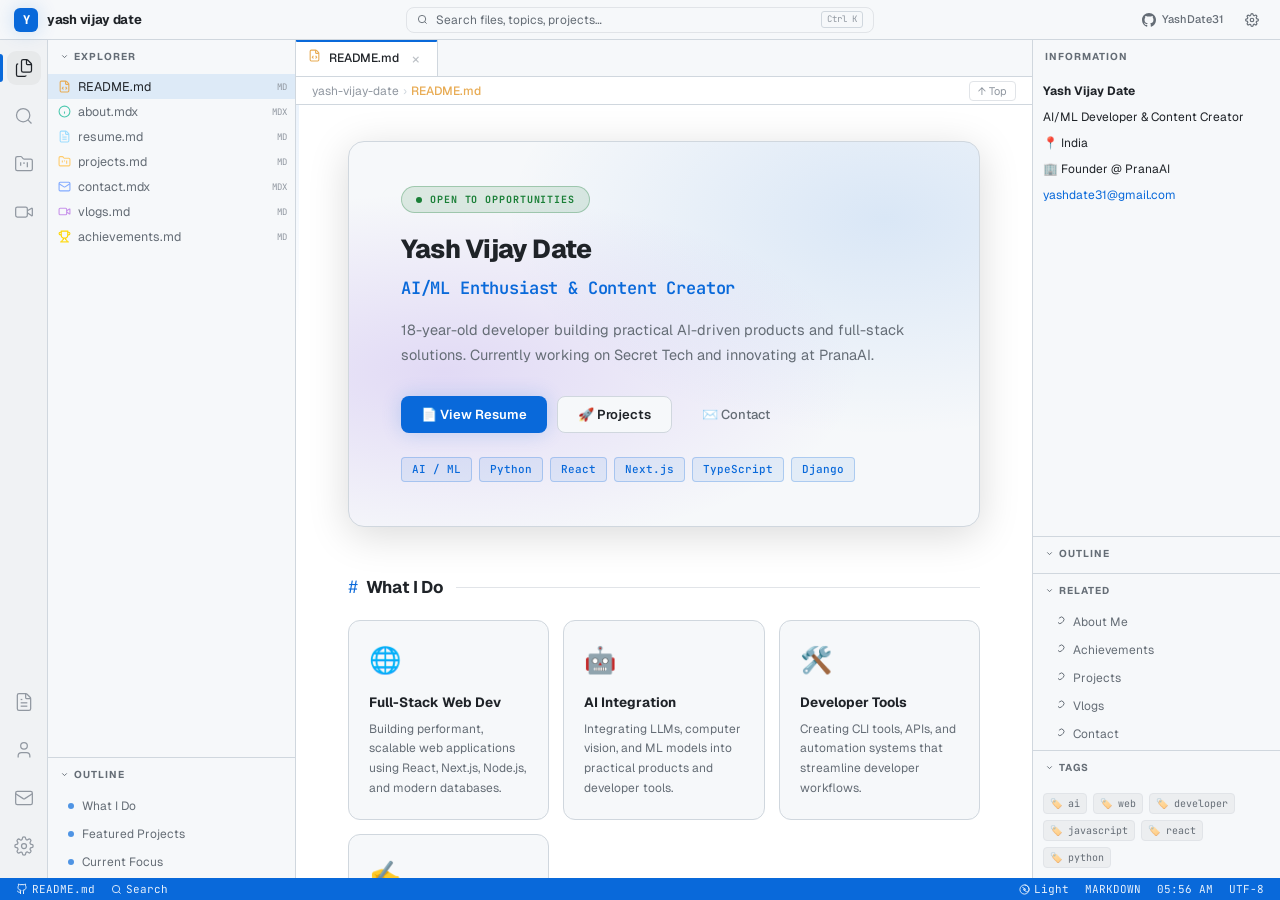
==== index.html @ f1e54abc "feat: setup clean portfolio repo" ====
<!DOCTYPE html>
<html lang="en" data-theme="light">

<head>
  <meta charset="UTF-8">
  <meta name="viewport" content="width=device-width, initial-scale=1.0">

  <!-- ===== PRIMARY SEO META ===== -->
  <title>Yash Vijay Date | AI/ML Developer, Content Creator & Founder of PranaAI</title>
  <meta name="description"
    content="Yash Vijay Date (Yash Date) — AI/ML enthusiast, full-stack developer, and content creator. Founder of PranaAI & Techify. Building intelligent web apps and developer tools. Based in India.">
  <meta name="keywords"
    content="Yash Date, Yash Vijay Date, Yash V Date, YashDate31, PranaAI, Techify, AI developer, ML engineer, full stack developer, content creator, portfolio, India developer">
  <meta name="author" content="Yash Vijay Date">
  <meta name="robots" content="index, follow">
  <link rel="canonical" href="https://yashvijaydate.netlify.app/">

  <!-- ===== OPEN GRAPH (Facebook, LinkedIn, WhatsApp) ===== -->
  <meta property="og:type" content="website">
  <meta property="og:url" content="https://yashvijaydate.netlify.app/">
  <meta property="og:title" content="Yash Vijay Date | AI Developer & Content Creator">
  <meta property="og:description"
    content="Yash Date — AI/ML developer, founder of PranaAI, and content creator. Explore my projects, vlogs, and developer portfolio.">
  <meta property="og:site_name" content="Yash Vijay Date Portfolio">
  <meta property="og:locale" content="en_IN">

  <!-- ===== TWITTER CARD ===== -->
  <meta name="twitter:card" content="summary_large_image">
  <meta name="twitter:title" content="Yash Vijay Date | AI Developer & Founder of PranaAI">
  <meta name="twitter:description"
    content="AI/ML enthusiast, full-stack developer, and content creator. Building PranaAI & secret tech.">
  <meta name="twitter:creator" content="@
  ">

  <!-- ===== THEME & MOBILE ===== -->
  <meta name="theme-color" content="#007ACC">
  <meta name="mobile-web-app-capable" content="yes">

  <!-- ===== STRUCTURED DATA: Person + WebSite Schema ===== -->
  <script type="application/ld+json">
  {
    "@context": "https://schema.org",
    "@graph": [
      {
        "@type": "Person",
        "@id": "https://yashvijaydate.netlify.app/#person",
        "name": "Yash Vijay Date",
        "alternateName": ["Yash Date", "Yash V Date", "YashDate31"],
        "description": "AI/ML enthusiast, full-stack developer, content creator, and founder of PranaAI and Techify.",
        "url": "https://yashvijaydate.netlify.app/",
        "email": "yashdate31@gmail.com",
        "image": "https://github.com/YashDate31.png",
        "sameAs": [
          "https://github.com/YashDate31",
          "https://linkedin.com/in/yash-date-a361a8329",
          "https://instagram.com/_dy.patil_"
        ],
        "jobTitle": "AI/ML Developer & Content Creator",
        "worksFor": {
          "@type": "Organization",
          "name": "PranaAI"
        },
        "knowsAbout": ["Artificial Intelligence", "Machine Learning", "Web Development", "Python", "JavaScript", "React", "Next.js", "Content Creation"]
      },
      {
        "@type": "WebSite",
        "@id": "https://yashvijaydate.netlify.app/#website",
        "url": "https://yashvijaydate.netlify.app/",
        "name": "Yash Vijay Date Portfolio",
        "description": "Personal portfolio of Yash Vijay Date — AI developer, content creator, and founder.",
        "author": { "@id": "https://yashvijaydate.netlify.app/#person" },
        "potentialAction": {
          "@type": "SearchAction",
          "target": "https://yashvijaydate.netlify.app/?q={search_term_string}",
          "query-input": "required name=search_term_string"
        }
      }
    ]
  }
  </script>

  <!-- ===== FONTS ===== -->
  <link rel="preconnect" href="https://fonts.googleapis.com">
  <link rel="preconnect" href="https://fonts.gstatic.com" crossorigin>
  <link
    href="https://fonts.googleapis.com/css2?family=Geist:wght@300;400;500;600;700;800&family=Inter:wght@300;400;500;600;700;800&family=JetBrains+Mono:wght@400;500;600&display=swap"
    rel="stylesheet">
  <link rel="stylesheet" href="style.css">
</head>

<body>

  <div id="app">

    <!-- =====================================================================
       TITLE BAR
       ===================================================================== -->
    <header id="titlebar" role="banner" aria-label="Portfolio title bar">

      <!-- Left: Logo -->
      <div class="titlebar-left">
        <div class="logo" onclick="openFile('readme')" role="link" tabindex="0" aria-label="Home">
          <div class="logo-icon" aria-hidden="true">Y</div>
          <span class="logo-text">yash vijay date</span>
        </div>
      </div>

      <!-- Center: Search -->
      <div class="titlebar-center">
        <div class="search-bar" id="search-trigger" role="button" tabindex="0" aria-label="Search files (Ctrl+K)"
          onclick="openSearch()">
          <svg width="11" height="11" viewBox="0 0 24 24" fill="none" stroke="currentColor" stroke-width="2"
            aria-hidden="true">
            <path d="m21 21-4.34-4.34" />
            <circle cx="11" cy="11" r="8" />
          </svg>
          <span style="flex:1;text-align:left;font-size:12px">Search files, topics, projects…</span>
          <kbd>Ctrl K</kbd>
        </div>
      </div>

      <!-- Right: Actions -->
      <div class="titlebar-right">
        <a href="https://github.com/YashDate31" target="_blank" rel="noopener noreferrer" class="titlebar-btn"
          title="GitHub Profile" id="github-link">
          <svg width="14" height="14" viewBox="0 0 24 24" fill="currentColor" aria-hidden="true">
            <path
              d="M12 0C5.374 0 0 5.373 0 12c0 5.302 3.438 9.8 8.207 11.387.599.111.793-.261.793-.577v-2.234c-3.338.726-4.033-1.416-4.033-1.416-.546-1.387-1.333-1.756-1.333-1.756-1.089-.745.083-.729.083-.729 1.205.084 1.839 1.237 1.839 1.237 1.07 1.834 2.807 1.304 3.492.997.107-.775.418-1.305.762-1.604-2.665-.305-5.467-1.334-5.467-5.931 0-1.311.469-2.381 1.236-3.221-.124-.303-.535-1.524.117-3.176 0 0 1.008-.322 3.301 1.23A11.509 11.509 0 0 1 12 5.803c1.02.005 2.047.138 3.006.404 2.291-1.552 3.297-1.23 3.297-1.23.653 1.653.242 2.874.118 3.176.77.84 1.235 1.911 1.235 3.221 0 4.609-2.807 5.624-5.479 5.921.43.372.823 1.102.823 2.222v3.293c0 .319.192.694.801.576C20.566 21.797 24 17.3 24 12c0-6.627-5.373-12-12-12z" />
          </svg>
          <span style="font-size:11px">YashDate31</span>
        </a>

        <!-- Settings shortcut -->
        <button class="titlebar-btn" onclick="openFile('settings')" title="Settings (Ctrl+,)"
          aria-label="Open settings">
          <svg width="14" height="14" viewBox="0 0 24 24" fill="none" stroke="currentColor" stroke-width="2"
            aria-hidden="true">
            <circle cx="12" cy="12" r="3" />
            <path
              d="M19.4 15a1.65 1.65 0 0 0 .33 1.82l.06.06a2 2 0 0 1-2.83 2.83l-.06-.06a1.65 1.65 0 0 0-1.82-.33 1.65 1.65 0 0 0-1 1.51V21a2 2 0 0 1-4 0v-.09A1.65 1.65 0 0 0 9 19.4a1.65 1.65 0 0 0-1.82.33l-.06.06a2 2 0 0 1-2.83-2.83l.06-.06A1.65 1.65 0 0 0 4.68 15a1.65 1.65 0 0 0-1.51-1H3a2 2 0 0 1 0-4h.09A1.65 1.65 0 0 0 4.6 9a1.65 1.65 0 0 0-.33-1.82l-.06-.06a2 2 0 0 1 2.83-2.83l.06.06A1.65 1.65 0 0 0 9 4.68a1.65 1.65 0 0 0 1-1.51V3a2 2 0 0 1 4 0v.09a1.65 1.65 0 0 0 1 1.51 1.65 1.65 0 0 0 1.82-.33l.06-.06a2 2 0 0 1 2.83 2.83l-.06.06A1.65 1.65 0 0 0 19.4 9a1.65 1.65 0 0 0 1.51 1H21a2 2 0 0 1 0 4h-.09a1.65 1.65 0 0 0-1.51 1z" />
          </svg>
        </button>
      </div>

    </header>

    <!-- =====================================================================
       MAIN LAYOUT
       ===================================================================== -->
    <div id="main" role="main">

      <!-- =====================================================================
         ACTIVITY BAR
         ===================================================================== -->
      <nav id="activity-bar" aria-label="Primary navigation">

        <div class="activity-top">

          <!-- Explorer / Home -->
          <div class="activity-item active" data-file="readme" id="explorer-activity-btn" title="Explorer" role="button"
            tabindex="0" aria-label="Explorer">
            <div class="active-bar"></div>
            <div class="activity-bg"></div>
            <svg width="20" height="20" viewBox="0 0 24 24" fill="none" stroke="currentColor" stroke-width="1.5"
              aria-hidden="true">
              <path d="M15 2h-4a2 2 0 0 0-2 2v11a2 2 0 0 0 2 2h8a2 2 0 0 0 2-2V8" />
              <path d="M16.706 2.706A2.4 2.4 0 0 0 15 2v5a1 1 0 0 0 1 1h5a2.4 2.4 0 0 0-.706-1.706z" />
              <path d="M5 7a2 2 0 0 0-2 2v11a2 2 0 0 0 2 2h8a2 2 0 0 0 1.732-1" />
            </svg>
            <span class="activity-tooltip">Explorer</span>
          </div>

          <!-- Search -->
          <div class="activity-item" title="Search (Ctrl+K)" role="button" tabindex="0" aria-label="Search"
            onclick="openSearch()">
            <div class="activity-bg"></div>
            <svg width="20" height="20" viewBox="0 0 24 24" fill="none" stroke="currentColor" stroke-width="1.5"
              aria-hidden="true">
              <path d="m21 21-4.34-4.34" />
              <circle cx="11" cy="11" r="8" />
            </svg>
            <span class="activity-tooltip">Search ⌘K</span>
          </div>

          <!-- Projects -->
          <div class="activity-item" data-file="projects" title="Projects" role="button" tabindex="0"
            aria-label="Projects">
            <div class="activity-bg"></div>
            <svg width="20" height="20" viewBox="0 0 24 24" fill="none" stroke="currentColor" stroke-width="1.5"
              aria-hidden="true">
              <path
                d="M4 20h16a2 2 0 0 0 2-2V8a2 2 0 0 0-2-2h-7.93a2 2 0 0 1-1.66-.9l-.82-1.2A2 2 0 0 0 7.93 3H4a2 2 0 0 0-2 2v13c0 1.1.9 2 2 2Z" />
              <path d="M8 10v4" />
              <path d="M12 10v2" />
              <path d="M16 10v6" />
            </svg>
            <span class="activity-tooltip">Projects</span>
          </div>

          <!-- Vlogs -->
          <div class="activity-item" data-file="vlogs" title="Vlogs" role="button" tabindex="0" aria-label="Vlogs">
            <div class="activity-bg"></div>
            <svg width="20" height="20" viewBox="0 0 24 24" fill="none" stroke="currentColor" stroke-width="1.5"
              aria-hidden="true">
              <path d="m16 13 5.223 3.482a.5.5 0 0 0 .777-.416V7.87a.5.5 0 0 0-.752-.432L16 10.5" />
              <rect x="2" y="6" width="14" height="12" rx="2" />
            </svg>
            <span class="activity-tooltip">Vlogs</span>
          </div>

        </div>

        <div class="activity-bottom">

          <!-- Resume -->
          <div class="activity-item" data-file="resume" title="Resume" role="button" tabindex="0" aria-label="Resume">
            <div class="activity-bg"></div>
            <svg width="20" height="20" viewBox="0 0 24 24" fill="none" stroke="currentColor" stroke-width="1.5"
              aria-hidden="true">
              <path
                d="M6 22a2 2 0 0 1-2-2V4a2 2 0 0 1 2-2h8a2.4 2.4 0 0 1 1.704.706l3.588 3.588A2.4 2.4 0 0 1 20 8v12a2 2 0 0 1-2 2z" />
              <path d="M14 2v5a1 1 0 0 0 1 1h5" />
              <path d="M10 9H8" />
              <path d="M16 13H8" />
              <path d="M16 17H8" />
            </svg>
            <span class="activity-tooltip">Resume</span>
          </div>

          <!-- About -->
          <div class="activity-item" data-file="about" title="About Me" role="button" tabindex="0"
            aria-label="About me">
            <div class="activity-bg"></div>
            <svg width="20" height="20" viewBox="0 0 24 24" fill="none" stroke="currentColor" stroke-width="1.5"
              aria-hidden="true">
              <path d="M19 21v-2a4 4 0 0 0-4-4H9a4 4 0 0 0-4 4v2" />
              <circle cx="12" cy="7" r="4" />
            </svg>
            <span class="activity-tooltip">About Me</span>
          </div>

          <!-- Contact -->
          <div class="activity-item" data-file="contact" title="Contact" role="button" tabindex="0"
            aria-label="Contact">
            <div class="activity-bg"></div>
            <svg width="20" height="20" viewBox="0 0 24 24" fill="none" stroke="currentColor" stroke-width="1.5"
              aria-hidden="true">
              <path d="m22 7-8.991 5.727a2 2 0 0 1-2.009 0L2 7" />
              <rect x="2" y="4" width="20" height="16" rx="2" />
            </svg>
            <span class="activity-tooltip">Contact</span>
          </div>

          <!-- Settings -->
          <div class="activity-item" data-file="settings" title="Settings (Ctrl+,)" role="button" tabindex="0"
            aria-label="Settings" id="settings-activity-btn">
            <div class="activity-bg"></div>
            <svg width="20" height="20" viewBox="0 0 24 24" fill="none" stroke="currentColor" stroke-width="1.5"
              aria-hidden="true">
              <circle cx="12" cy="12" r="3" />
              <path
                d="M19.4 15a1.65 1.65 0 0 0 .33 1.82l.06.06a2 2 0 0 1-2.83 2.83l-.06-.06a1.65 1.65 0 0 0-1.82-.33 1.65 1.65 0 0 0-1 1.51V21a2 2 0 0 1-4 0v-.09A1.65 1.65 0 0 0 9 19.4a1.65 1.65 0 0 0-1.82.33l-.06.06a2 2 0 0 1-2.83-2.83l.06-.06A1.65 1.65 0 0 0 4.68 15a1.65 1.65 0 0 0-1.51-1H3a2 2 0 0 1 0-4h.09A1.65 1.65 0 0 0 4.6 9a1.65 1.65 0 0 0-.33-1.82l-.06-.06a2 2 0 0 1 2.83-2.83l.06.06A1.65 1.65 0 0 0 9 4.68a1.65 1.65 0 0 0 1-1.51V3a2 2 0 0 1 4 0v.09a1.65 1.65 0 0 0 1 1.51 1.65 1.65 0 0 0 1.82-.33l.06-.06a2 2 0 0 1 2.83 2.83l-.06.06A1.65 1.65 0 0 0 19.4 9a1.65 1.65 0 0 0 1.51 1H21a2 2 0 0 1 0 4h-.09a1.65 1.65 0 0 0-1.51 1z" />
            </svg>
            <span class="activity-tooltip">Settings ⌘,</span>
          </div>

        </div>
      </nav>

      <!-- =====================================================================
         SIDEBAR
         ===================================================================== -->
      <aside id="sidebar" aria-label="File explorer">
        <div class="sidebar-panel active" id="explorer-panel">

          <!-- File Explorer Section -->
          <div class="sidebar-section">
            <div class="sidebar-header">
              <span class="sidebar-header-title">
                <svg width="9" height="9" viewBox="0 0 24 24" fill="none" stroke="currentColor" stroke-width="2.5"
                  style="transform:rotate(90deg)" aria-hidden="true">
                  <path d="m9 18 6-6-6-6" />
                </svg>
                Explorer
              </span>
            </div>
            <div class="sidebar-file-list" id="file-list" role="listbox" aria-label="Files"></div>
          </div>

          <!-- Outline Section -->
          <div class="sidebar-section">
            <div class="sidebar-header">
              <span class="sidebar-header-title">
                <svg width="9" height="9" viewBox="0 0 24 24" fill="none" stroke="currentColor" stroke-width="2.5"
                  style="transform:rotate(90deg)" aria-hidden="true">
                  <path d="m9 18 6-6-6-6" />
                </svg>
                Outline
              </span>
            </div>
            <div class="outline-section" id="outline-section"></div>
          </div>

        </div>
      </aside>

      <!-- =====================================================================
         EDITOR AREA
         ===================================================================== -->
      <div id="editor-area">

        <!-- Tab Bar -->
        <div id="tabs" role="tablist" aria-label="Open editor tabs"></div>

        <!-- Breadcrumb -->
        <div id="breadcrumb" aria-label="File breadcrumb"></div>

        <!-- Content View -->
        <div id="content-view" role="region" aria-label="File content" tabindex="0"></div>

      </div>

      <!-- =====================================================================
         RIGHT SIDEBAR
         ===================================================================== -->
      <aside id="right-sidebar" class="sidebar">
        <div class="sidebar-panel active">
          <!-- Information Section -->
          <div class="sidebar-section">
            <div class="sidebar-header">
              <span class="sidebar-header-title">INFORMATION</span>
            </div>
            <div style="padding: 10px; font-size: 12px; line-height: 1.5; color: var(--text-secondary);">
              <div style="margin-bottom: 8px;"><strong>Yash Vijay Date</strong></div>
              <div style="margin-bottom: 8px;">AI/ML Developer & Content Creator</div>
              <div style="margin-bottom: 8px;">📍 India</div>
              <div style="margin-bottom: 8px;">🏢 Founder @ PranaAI</div>
              <a href="mailto:yashdate31@gmail.com"
                style="color: var(--accent); text-decoration: none;">yashdate31@gmail.com</a>
            </div>
          </div>

          <!-- Outline Section -->
          <div class="sidebar-section">
            <div class="sidebar-header">
              <span class="sidebar-header-title">
                <svg width="9" height="9" viewBox="0 0 24 24" fill="none" stroke="currentColor" stroke-width="2.5"
                  style="transform:rotate(90deg)" aria-hidden="true">
                  <path d="m9 18 6-6-6-6" />
                </svg>
                OUTLINE
              </span>
            </div>
            <div class="outline-section" id="right-outline-section"></div>
          </div>

          <!-- Related Section -->
          <div class="sidebar-section">
            <div class="sidebar-header">
              <span class="sidebar-header-title">
                <svg width="9" height="9" viewBox="0 0 24 24" fill="none" stroke="currentColor" stroke-width="2.5"
                  style="transform:rotate(90deg)" aria-hidden="true">
                  <path d="m9 18 6-6-6-6" />
                </svg>
                RELATED
              </span>
            </div>
            <div class="outline-section">
              <a class="outline-item" href="#" onclick="openFile('about'); return false;">
                <svg width="12" height="12" viewBox="0 0 24 24" fill="none" stroke="currentColor" stroke-width="2">
                  <path d="M10 13a5 5 0 0 0 7.54.54l3-3a5 5 0 0 0-7.07-7.07l-1.72 1.71" />
                </svg>
                About Me
              </a>
              <a class="outline-item" href="#" onclick="openFile('achievements'); return false;">
                <svg width="12" height="12" viewBox="0 0 24 24" fill="none" stroke="currentColor" stroke-width="2">
                  <path d="M10 13a5 5 0 0 0 7.54.54l3-3a5 5 0 0 0-7.07-7.07l-1.72 1.71" />
                </svg>
                Achievements
              </a>
              <a class="outline-item" href="#" onclick="openFile('projects'); return false;">
                <svg width="12" height="12" viewBox="0 0 24 24" fill="none" stroke="currentColor" stroke-width="2">
                  <path d="M10 13a5 5 0 0 0 7.54.54l3-3a5 5 0 0 0-7.07-7.07l-1.72 1.71" />
                </svg>
                Projects
              </a>
              <a class="outline-item" href="#" onclick="openFile('vlogs'); return false;">
                <svg width="12" height="12" viewBox="0 0 24 24" fill="none" stroke="currentColor" stroke-width="2">
                  <path d="M10 13a5 5 0 0 0 7.54.54l3-3a5 5 0 0 0-7.07-7.07l-1.72 1.71" />
                </svg>
                Vlogs
              </a>
              <a class="outline-item" href="#" onclick="openFile('contact'); return false;">
                <svg width="12" height="12" viewBox="0 0 24 24" fill="none" stroke="currentColor" stroke-width="2">
                  <path d="M10 13a5 5 0 0 0 7.54.54l3-3a5 5 0 0 0-7.07-7.07l-1.72 1.71" />
                </svg>
                Contact
              </a>
            </div>
          </div>

          <!-- Tags Section -->
          <div class="sidebar-section">
            <div class="sidebar-header">
              <span class="sidebar-header-title">
                <svg width="9" height="9" viewBox="0 0 24 24" fill="none" stroke="currentColor" stroke-width="2.5"
                  style="transform:rotate(90deg)" aria-hidden="true">
                  <path d="m9 18 6-6-6-6" />
                </svg>
                TAGS
              </span>
            </div>
            <div style="padding: 10px; display: flex; flex-wrap: wrap; gap: 6px;">
              <span class="skill-tag" style="font-size: 10px; padding: 2px 6px;">🏷️ ai</span>
              <span class="skill-tag" style="font-size: 10px; padding: 2px 6px;">🏷️ web</span>
              <span class="skill-tag" style="font-size: 10px; padding: 2px 6px;">🏷️ developer</span>
              <span class="skill-tag" style="font-size: 10px; padding: 2px 6px;">🏷️ javascript</span>
              <span class="skill-tag" style="font-size: 10px; padding: 2px 6px;">🏷️ react</span>
              <span class="skill-tag" style="font-size: 10px; padding: 2px 6px;">🏷️ python</span>
            </div>
          </div>
        </div>
      </aside>
    </div><!-- /#main -->

    <!-- =====================================================================
       STATUS BAR

       ===================================================================== -->
    <footer id="statusbar" aria-label="Editor status bar">
      <div class="statusbar-left">

        <div class="statusbar-item" onclick="openFile('settings')" title="Open Settings" style="cursor:pointer;">
          <svg width="12" height="12" viewBox="0 0 24 24" fill="none" stroke="currentColor" stroke-width="2"
            aria-hidden="true">
            <path
              d="M15 22v-4a4.8 4.8 0 0 0-1-3.5c3 0 6-2 6-5.5.08-1.25-.27-2.48-1-3.5.28-1.15.28-2.35 0-3.5 0 0-1 0-3 1.5-2.64-.5-5.36-.5-8 0C6 2 5 2 5 2c-.3 1.15-.3 2.35 0 3.5A5.403 5.403 0 0 0 4 9c0 3.5 3 5.5 6 5.5-.39.49-.68 1.05-.85 1.65-.17.6-.22 1.23-.15 1.85v4" />
            <path d="M9 18c-4.51 2-5-2-7-2" />
          </svg>
          <span id="status-file" style="font-family:var(--font-mono)">README.md</span>
        </div>

        <div class="statusbar-item" onclick="openSearch()" title="Search Files" style="cursor:pointer;">
          <svg width="11" height="11" viewBox="0 0 24 24" fill="none" stroke="currentColor" stroke-width="2"
            aria-hidden="true">
            <path d="m21 21-4.34-4.34" />
            <circle cx="11" cy="11" r="8" />
          </svg>
          <span>Search</span>
        </div>

      </div>

      <div class="statusbar-right">

        <div class="statusbar-item" title="Current theme" onclick="openFile('settings')" style="cursor:pointer;">
          <svg width="11" height="11" viewBox="0 0 24 24" fill="none" stroke="currentColor" stroke-width="2"
            aria-hidden="true">
            <circle cx="12" cy="12" r="10" />
            <path d="M12 2a10 10 0 0 1 10 10c0 2.5-2.5 5-5 5s-5-2.5-5-5-2.5-5-5-5" />
            <circle cx="12" cy="12" r="2" />
          </svg>
          <span id="status-theme">GitHub Dark</span>
        </div>

        <div class="statusbar-item" title="Language mode">
          <span id="status-lang" style="font-family:var(--font-mono)">MARKDOWN</span>
        </div>

        <div class="statusbar-item" title="Current time">
          <span id="status-clock" style="font-family:var(--font-mono)"></span>
        </div>

        <div class="statusbar-item" title="Encoding">
          <span>UTF-8</span>
        </div>

      </div>
    </footer>

  </div><!-- /#app -->

  <!-- =====================================================================
     SEARCH OVERLAY
     ===================================================================== -->
  <div id="search-overlay" role="dialog" aria-modal="true" aria-label="Command palette">
    <div class="search-modal">
      <div class="search-modal-input-wrapper">
        <svg width="16" height="16" viewBox="0 0 24 24" fill="none" stroke="currentColor" stroke-width="2"
          aria-hidden="true">
          <path d="m21 21-4.34-4.34" />
          <circle cx="11" cy="11" r="8" />
        </svg>
        <input type="text" id="search-input" placeholder="Search files and topics..." autocomplete="off"
          aria-label="Search query">
      </div>
      <div class="search-modal-hint">
        <span><kbd>↑↓</kbd> navigate</span>
        <span><kbd>Enter</kbd> open</span>
        <span><kbd>Esc</kbd> close</span>
      </div>
      <div id="search-results" role="listbox" aria-label="Search results"></div>
    </div>
  </div>

  <!-- =====================================================================
     TOAST CONTAINER
     ===================================================================== -->
  <div id="toast-container" role="alert" aria-live="polite"></div>

  <!-- Scripts -->
  <script src="content.js" charset="utf-8"></script>
  <script src="script.js" charset="utf-8"></script>

</body>

</html>
---- style.css ----
/* =============================================
   PORTFOLIO OS — style.css  v2.0
   IDE-inspired portfolio with multi-theme support
   ============================================= */

@import url('https://fonts.googleapis.com/css2?family=Inter:wght@300;400;500;600;700;800&family=JetBrains+Mono:wght@400;500;600&family=Geist:wght@300;400;500;600;700;800&display=swap');


:root,
[data-theme="dark-plus"] {
  --font-sans: 'Geist', 'Inter', -apple-system, sans-serif;
  --font-mono: 'JetBrains Mono', 'Fira Code', monospace;

  --bg-main:         #0d1117;
  --bg-sidebar:      #161b22;
  --bg-activity:     #010409;
  --bg-titlebar:     #0d1117;
  --bg-hover:        rgba(177,186,196,0.08);
  --bg-selection:    rgba(56,139,253,0.15);
  --bg-input:        #161b22;
  --bg-card:         #161b22;
  --bg-overlay:      rgba(1,4,9,0.85);

  --border-main:     #30363d;
  --border-secondary:#21262d;

  --fg-primary:      #e6edf3;
  --fg-secondary:    #8b949e;
  --fg-muted:        #6e7681;

  --accent:          #388bfd;
  --accent-hover:    #58a6ff;
  --accent-glow:     rgba(56,139,253,0.3);
  --accent-subtle:   rgba(56,139,253,0.1);

  --accent2:         #7c3aed;
  --accent2-glow:    rgba(124,58,237,0.2);

  --green:           #3fb950;
  --green-glow:      rgba(63,185,80,0.2);
  --orange:          #d29922;
  --red:             #f85149;
  --cyan:            #39c5cf;
  --pink:            #e879f9;

  --tab-active:      #0d1117;
  --tab-inactive:    #161b22;
  --statusbar-bg:    #388bfd;
  --statusbar-fg:    #ffffff;

  --scrollbar:       #21262d;
  --scrollbar-hover: #30363d;

  --shadow-xs: 0 1px 2px rgba(0,0,0,0.5);
  --shadow-sm: 0 2px 8px rgba(0,0,0,0.6);
  --shadow-md: 0 4px 20px rgba(0,0,0,0.7);
  --shadow-lg: 0 8px 40px rgba(0,0,0,0.85);
  --shadow-xl: 0 16px 64px rgba(0,0,0,0.9);
  --glow-accent: 0 0 24px var(--accent-glow);

  --radius-sm: 4px;
  --radius-md: 8px;
  --radius-lg: 12px;
  --radius-xl: 16px;
  --radius-full: 9999px;
}

/* ---- Theme: One Dark Pro ---- */
[data-theme="one-dark"] {
  --bg-main:         #21252b;
  --bg-sidebar:      #282c34;
  --bg-activity:     #1c2026;
  --bg-titlebar:     #21252b;
  --bg-hover:        rgba(255,255,255,0.06);
  --bg-selection:    rgba(99,163,255,0.15);
  --bg-input:        #1d2127;
  --bg-card:         #282c34;
  --bg-overlay:      rgba(0,0,0,0.75);

  --border-main:     #3e4451;
  --border-secondary:#2c313a;

  --fg-primary:      #abb2bf;
  --fg-secondary:    #5c6370;
  --fg-muted:        #4b5263;

  --accent:          #61afef;
  --accent-hover:    #81c0f5;
  --accent-glow:     rgba(97,175,239,0.3);
  --accent-subtle:   rgba(97,175,239,0.1);

  --accent2:         #c678dd;
  --green:           #98c379;
  --green-glow:      rgba(152,195,121,0.2);
  --orange:          #d19a66;
  --red:             #e06c75;
  --cyan:            #56b6c2;
  --pink:            #c678dd;

  --tab-active:      #21252b;
  --tab-inactive:    #282c34;
  --statusbar-bg:    #61afef;
  --statusbar-fg:    #21252b;

  --scrollbar:       #3e4451;
  --scrollbar-hover: #4b5263;

  --shadow-xs: 0 1px 2px rgba(0,0,0,0.4);
  --shadow-sm: 0 2px 8px rgba(0,0,0,0.5);
  --shadow-md: 0 4px 20px rgba(0,0,0,0.6);
  --shadow-lg: 0 8px 40px rgba(0,0,0,0.7);
  --shadow-xl: 0 16px 64px rgba(0,0,0,0.8);
  --glow-accent: 0 0 24px var(--accent-glow);
}

/* ---- Theme: Dracula ---- */
[data-theme="dracula"] {
  --bg-main:         #282a36;
  --bg-sidebar:      #21222c;
  --bg-activity:     #191a21;
  --bg-titlebar:     #191a21;
  --bg-hover:        rgba(255,255,255,0.05);
  --bg-selection:    rgba(189,147,249,0.15);
  --bg-input:        #191a21;
  --bg-card:         #21222c;
  --bg-overlay:      rgba(0,0,0,0.75);

  --border-main:     #44475a;
  --border-secondary:#383a4a;

  --fg-primary:      #f8f8f2;
  --fg-secondary:    #6272a4;
  --fg-muted:        #44475a;

  --accent:          #bd93f9;
  --accent-hover:    #caa7fb;
  --accent-glow:     rgba(189,147,249,0.35);
  --accent-subtle:   rgba(189,147,249,0.12);

  --accent2:         #ff79c6;
  --green:           #50fa7b;
  --green-glow:      rgba(80,250,123,0.2);
  --orange:          #ffb86c;
  --red:             #ff5555;
  --cyan:            #8be9fd;
  --pink:            #ff79c6;

  --tab-active:      #282a36;
  --tab-inactive:    #21222c;
  --statusbar-bg:    #bd93f9;
  --statusbar-fg:    #282a36;

  --scrollbar:       #44475a;
  --scrollbar-hover: #6272a4;

  --shadow-xs: 0 1px 2px rgba(0,0,0,0.5);
  --shadow-sm: 0 2px 8px rgba(0,0,0,0.6);
  --shadow-md: 0 4px 20px rgba(0,0,0,0.7);
  --shadow-lg: 0 8px 40px rgba(0,0,0,0.8);
  --shadow-xl: 0 16px 64px rgba(0,0,0,0.9);
  --glow-accent: 0 0 30px var(--accent-glow);
}

/* ---- Theme: Catppuccin Mocha ---- */
[data-theme="catppuccin"] {
  --bg-main:         #1e1e2e;
  --bg-sidebar:      #181825;
  --bg-activity:     #11111b;
  --bg-titlebar:     #11111b;
  --bg-hover:        rgba(205,214,244,0.07);
  --bg-selection:    rgba(137,180,250,0.15);
  --bg-input:        #181825;
  --bg-card:         #181825;
  --bg-overlay:      rgba(0,0,0,0.75);

  --border-main:     #313244;
  --border-secondary:#24273a;

  --fg-primary:      #cdd6f4;
  --fg-secondary:    #a6adc8;
  --fg-muted:        #6c7086;

  --accent:          #89b4fa;
  --accent-hover:    #a5c9ff;
  --accent-glow:     rgba(137,180,250,0.3);
  --accent-subtle:   rgba(137,180,250,0.1);

  --accent2:         #cba6f7;
  --green:           #a6e3a1;
  --green-glow:      rgba(166,227,161,0.2);
  --orange:          #fab387;
  --red:             #f38ba8;
  --cyan:            #89dceb;
  --pink:            #f5c2e7;

  --tab-active:      #1e1e2e;
  --tab-inactive:    #181825;
  --statusbar-bg:    #89b4fa;
  --statusbar-fg:    #1e1e2e;

  --scrollbar:       #313244;
  --scrollbar-hover: #45475a;

  --shadow-xs: 0 1px 2px rgba(0,0,0,0.5);
  --shadow-sm: 0 2px 8px rgba(0,0,0,0.6);
  --shadow-md: 0 4px 20px rgba(0,0,0,0.7);
  --shadow-lg: 0 8px 40px rgba(0,0,0,0.8);
  --shadow-xl: 0 16px 64px rgba(0,0,0,0.9);
  --glow-accent: 0 0 28px var(--accent-glow);
}

/* ---- Theme: Tokyo Night ---- */
[data-theme="tokyo-night"] {
  --bg-main:         #1a1b26;
  --bg-sidebar:      #16161e;
  --bg-activity:     #13131a;
  --bg-titlebar:     #13131a;
  --bg-hover:        rgba(192,202,245,0.06);
  --bg-selection:    rgba(122,162,247,0.15);
  --bg-input:        #16161e;
  --bg-card:         #16161e;
  --bg-overlay:      rgba(0,0,0,0.8);

  --border-main:     #292e42;
  --border-secondary:#1f2335;

  --fg-primary:      #c0caf5;
  --fg-secondary:    #565f89;
  --fg-muted:        #414868;

  --accent:          #7aa2f7;
  --accent-hover:    #9ab8ff;
  --accent-glow:     rgba(122,162,247,0.3);
  --accent-subtle:   rgba(122,162,247,0.1);

  --accent2:         #bb9af7;
  --green:           #9ece6a;
  --green-glow:      rgba(158,206,106,0.2);
  --orange:          #ff9e64;
  --red:             #f7768e;
  --cyan:            #7dcfff;
  --pink:            #ff007c;

  --tab-active:      #1a1b26;
  --tab-inactive:    #16161e;
  --statusbar-bg:    #7aa2f7;
  --statusbar-fg:    #1a1b26;

  --scrollbar:       #292e42;
  --scrollbar-hover: #3b4261;

  --shadow-xs: 0 1px 2px rgba(0,0,0,0.5);
  --shadow-sm: 0 2px 8px rgba(0,0,0,0.6);
  --shadow-md: 0 4px 20px rgba(0,0,0,0.7);
  --shadow-lg: 0 8px 40px rgba(0,0,0,0.8);
  --shadow-xl: 0 16px 64px rgba(0,0,0,0.9);
  --glow-accent: 0 0 28px var(--accent-glow);
}

/* ---- Theme: Nord ---- */
[data-theme="nord"] {
  --bg-main:         #2e3440;
  --bg-sidebar:      #272c37;
  --bg-activity:     #222731;
  --bg-titlebar:     #222731;
  --bg-hover:        rgba(216,222,233,0.07);
  --bg-selection:    rgba(129,161,193,0.2);
  --bg-input:        #222731;
  --bg-card:         #272c37;
  --bg-overlay:      rgba(0,0,0,0.7);

  --border-main:     #3b4252;
  --border-secondary:#313742;

  --fg-primary:      #eceff4;
  --fg-secondary:    #9aa0ad;
  --fg-muted:        #616e88;

  --accent:          #81a1c1;
  --accent-hover:    #88c0d0;
  --accent-glow:     rgba(129,161,193,0.3);
  --accent-subtle:   rgba(129,161,193,0.1);

  --accent2:         #b48ead;
  --green:           #a3be8c;
  --green-glow:      rgba(163,190,140,0.2);
  --orange:          #d08770;
  --red:             #bf616a;
  --cyan:            #88c0d0;
  --pink:            #b48ead;

  --tab-active:      #2e3440;
  --tab-inactive:    #272c37;
  --statusbar-bg:    #5e81ac;
  --statusbar-fg:    #eceff4;

  --scrollbar:       #3b4252;
  --scrollbar-hover: #4c566a;

  --shadow-xs: 0 1px 2px rgba(0,0,0,0.4);
  --shadow-sm: 0 2px 8px rgba(0,0,0,0.5);
  --shadow-md: 0 4px 20px rgba(0,0,0,0.6);
  --shadow-lg: 0 8px 40px rgba(0,0,0,0.7);
  --shadow-xl: 0 16px 64px rgba(0,0,0,0.8);
  --glow-accent: 0 0 24px var(--accent-glow);
}

/* ---- Theme: Light (Github Light) ---- */
[data-theme="light"] {
  --bg-main:         #ffffff;
  --bg-sidebar:      #f6f8fa;
  --bg-activity:     #f0f2f4;
  --bg-titlebar:     #f6f8fa;
  --bg-hover:        rgba(0,0,0,0.04);
  --bg-selection:    rgba(9,105,218,0.1);
  --bg-input:        #f6f8fa;
  --bg-card:         #f6f8fa;
  --bg-overlay:      rgba(0,0,0,0.4);

  --border-main:     #d0d7de;
  --border-secondary:#e1e4e8;

  --fg-primary:      #1f2328;
  --fg-secondary:    #656d76;
  --fg-muted:        #9198a1;

  --accent:          #0969da;
  --accent-hover:    #0055cc;
  --accent-glow:     rgba(9,105,218,0.2);
  --accent-subtle:   rgba(9,105,218,0.08);

  --accent2:         #8250df;
  --green:           #1a7f37;
  --green-glow:      rgba(26,127,55,0.15);
  --orange:          #953800;
  --red:             #cf222e;
  --cyan:            #0969da;
  --pink:            #bf3989;

  --tab-active:      #ffffff;
  --tab-inactive:    #f6f8fa;
  --statusbar-bg:    #0969da;
  --statusbar-fg:    #ffffff;

  --scrollbar:       #d0d7de;
  --scrollbar-hover: #afb8c1;

  --shadow-xs: 0 1px 2px rgba(0,0,0,0.08);
  --shadow-sm: 0 2px 8px rgba(0,0,0,0.1);
  --shadow-md: 0 4px 20px rgba(0,0,0,0.12);
  --shadow-lg: 0 8px 40px rgba(0,0,0,0.15);
  --shadow-xl: 0 16px 64px rgba(0,0,0,0.18);
  --glow-accent: 0 0 20px var(--accent-glow);
}

/* ---- Theme: Monokai ---- */
[data-theme="monokai"] {
  --bg-main:         #272822;
  --bg-sidebar:      #1e1f1a;
  --bg-activity:     #19191a;
  --bg-titlebar:     #19191a;
  --bg-hover:        rgba(255,255,255,0.06);
  --bg-selection:    rgba(253,151,31,0.15);
  --bg-input:        #1e1f1a;
  --bg-card:         #1e1f1a;
  --bg-overlay:      rgba(0,0,0,0.8);

  --border-main:     #3d3e38;
  --border-secondary:#33342e;

  --fg-primary:      #f8f8f2;
  --fg-secondary:    #75715e;
  --fg-muted:        #5c5c4a;

  --accent:          #fd971f;
  --accent-hover:    #ffad4e;
  --accent-glow:     rgba(253,151,31,0.35);
  --accent-subtle:   rgba(253,151,31,0.1);

  --accent2:         #ae81ff;
  --green:           #a6e22e;
  --green-glow:      rgba(166,226,46,0.2);
  --orange:          #fd971f;
  --red:             #f92672;
  --cyan:            #66d9e8;
  --pink:            #f92672;

  --tab-active:      #272822;
  --tab-inactive:    #1e1f1a;
  --statusbar-bg:    #fd971f;
  --statusbar-fg:    #272822;

  --scrollbar:       #3d3e38;
  --scrollbar-hover: #75715e;

  --shadow-xs: 0 1px 2px rgba(0,0,0,0.5);
  --shadow-sm: 0 2px 8px rgba(0,0,0,0.6);
  --shadow-md: 0 4px 20px rgba(0,0,0,0.7);
  --shadow-lg: 0 8px 40px rgba(0,0,0,0.8);
  --shadow-xl: 0 16px 64px rgba(0,0,0,0.9);
  --glow-accent: 0 0 28px var(--accent-glow);
}

/* ================================================
   TRANSITIONS — smooth theme switching
   ================================================ */
*, *::before, *::after {
  box-sizing: border-box;
  margin: 0;
  padding: 0;
  transition: background-color 0.25s ease, border-color 0.25s ease, color 0.2s ease;
}

/* But NOT transform/opacity/shadow for performance */
.tab, .activity-item, .file-item, .feature-card, .project-card,
.btn-primary, .btn-secondary, input, textarea {
  transition: background-color 0.25s ease, border-color 0.25s ease,
              color 0.2s ease, transform 0.15s ease, box-shadow 0.15s ease,
              opacity 0.15s ease;
}

html, body {
  height: 100%;
  overflow: hidden;
  font-family: var(--font-sans);
  background: var(--bg-main);
  color: var(--fg-primary);
  font-size: 14px;
  -webkit-font-smoothing: antialiased;
  -moz-osx-font-smoothing: grayscale;
  line-height: 1.5;
}

a { color: var(--accent); text-decoration: none; }
a:hover { color: var(--accent-hover); }

/* ---- Scrollbar ---- */
::-webkit-scrollbar { width: 7px; height: 7px; }
::-webkit-scrollbar-track { background: transparent; }
::-webkit-scrollbar-thumb { background: var(--scrollbar); border-radius: 4px; border: 1px solid transparent; }
::-webkit-scrollbar-thumb:hover { background: var(--scrollbar-hover); }

/* ================================================
   APP SHELL
   ================================================ */
#app {
  display: flex;
  flex-direction: column;
  height: 100dvh;
  width: 100vw;
  overflow: hidden;
  background: var(--bg-main);
}

/* ---- Title Bar ---- */
#titlebar {
  height: 40px;
  display: flex;
  align-items: center;
  justify-content: space-between;
  padding: 0 12px;
  background: var(--bg-titlebar);
  border-bottom: 1px solid var(--border-main);
  flex-shrink: 0;
  z-index: 50;
  user-select: none;
}

.titlebar-left { display: flex; align-items: center; gap: 10px; min-width: 180px; }

.logo {
  display: flex;
  align-items: center;
  gap: 9px;
  cursor: pointer;
  border-radius: var(--radius-md);
  padding: 2px 6px 2px 2px;
  transition: background 0.15s !important;
}
.logo:hover { background: var(--bg-hover); }

.logo-icon {
  width: 24px;
  height: 24px;
  border-radius: 6px;
  background: var(--accent);
  display: flex;
  align-items: center;
  justify-content: center;
  font-family: var(--font-mono);
  font-size: 12px;
  font-weight: 800;
  color: white;
  flex-shrink: 0;
  box-shadow: var(--glow-accent);
}

.logo-text { font-size: 13px; font-weight: 700; letter-spacing: -0.3px; color: var(--fg-primary); }

.titlebar-center { flex: 1; max-width: 500px; display: flex; justify-content: center; padding: 0 16px; }

.search-bar {
  width: 100%;
  display: flex;
  align-items: center;
  gap: 8px;
  height: 26px;
  padding: 0 10px;
  border-radius: var(--radius-md);
  background: var(--bg-input);
  border: 1px solid var(--border-secondary);
  color: var(--fg-secondary);
  font-size: 11px;
  cursor: pointer;
  font-family: var(--font-sans);
}

.search-bar:hover {
  border-color: var(--accent);
  color: var(--fg-primary);
  box-shadow: 0 0 0 3px var(--accent-glow);
}

.search-bar kbd {
  margin-left: auto;
  font-size: 9px;
  font-family: var(--font-mono);
  background: var(--bg-sidebar);
  border: 1px solid var(--border-main);
  padding: 1px 5px;
  border-radius: 3px;
  color: var(--fg-muted);
}

.titlebar-right { display: flex; align-items: center; gap: 4px; min-width: 180px; justify-content: flex-end; }

.titlebar-btn {
  display: flex;
  align-items: center;
  gap: 6px;
  height: 26px;
  padding: 0 9px;
  border-radius: var(--radius-md);
  color: var(--fg-secondary);
  font-size: 11px;
  cursor: pointer;
  border: none;
  background: none;
  font-family: var(--font-sans);
  font-weight: 500;
}

.titlebar-btn:hover { background: var(--bg-hover); color: var(--fg-primary); }

/* ---- Main ---- */
#main { display: flex; flex: 1; overflow: hidden; }

/* ================================================
   ACTIVITY BAR
   ================================================ */
#activity-bar {
  width: 48px;
  background: var(--bg-activity);
  display: flex;
  flex-direction: column;
  justify-content: space-between;
  height: 100%;
  flex-shrink: 0;
  z-index: 40;
  border-right: 1px solid var(--border-main);
}

.activity-top { display: flex; flex-direction: column; padding-top: 4px; }
.activity-bottom { display: flex; flex-direction: column; padding-bottom: 8px; }

.activity-item {
  position: relative;
  width: 48px;
  height: 48px;
  display: flex;
  align-items: center;
  justify-content: center;
  cursor: pointer;
  color: var(--fg-muted);
}

.activity-item:hover { color: var(--fg-primary); }
.activity-item.active { color: var(--fg-primary); }

.activity-item .activity-bg {
  position: absolute;
  inset: 7px;
  border-radius: 9px;
  background: var(--bg-hover);
  opacity: 0;
}

.activity-item:hover .activity-bg,
.activity-item.active .activity-bg { opacity: 1; }

.activity-item .active-bar {
  position: absolute;
  left: 0;
  top: 10px;
  bottom: 10px;
  width: 3px;
  background: var(--accent);
  border-radius: 0 3px 3px 0;
  opacity: 0;
  transition: opacity 0.15s !important;
}

.activity-item.active .active-bar { opacity: 1; }

.activity-item svg { position: relative; z-index: 1; }

.activity-tooltip {
  position: absolute;
  left: calc(100% + 12px);
  background: var(--bg-card);
  border: 1px solid var(--border-main);
  border-radius: var(--radius-md);
  padding: 5px 10px;
  font-size: 11px;
  white-space: nowrap;
  color: var(--fg-primary);
  opacity: 0;
  pointer-events: none;
  z-index: 200;
  box-shadow: var(--shadow-md);
  font-weight: 500;
}

.activity-item:hover .activity-tooltip { opacity: 1; }

/* ================================================
   SIDEBAR
   ================================================ */
#sidebar {
  width: 248px;
  background: var(--bg-sidebar);
  border-right: 1px solid var(--border-main);
  display: flex;
  flex-direction: column;
  height: 100%;
  flex-shrink: 0;
  overflow: hidden;
}

.sidebar-panel { display: none; flex-direction: column; height: 100%; overflow: hidden; }
.sidebar-panel.active { display: flex; }

.sidebar-section {
  display: flex;
  flex-direction: column;
  overflow: hidden;
  flex: 1 1 auto;
}

.sidebar-section + .sidebar-section {
  border-top: 1px solid var(--border-main);
  flex: 0 0 auto;
  max-height: 180px;
}

.sidebar-header {
  height: 32px;
  display: flex;
  align-items: center;
  justify-content: space-between;
  padding: 0 8px 0 12px;
  font-size: 10px;
  font-weight: 700;
  text-transform: uppercase;
  letter-spacing: 0.1em;
  color: var(--fg-secondary);
  user-select: none;
  flex-shrink: 0;
}

.sidebar-header-title { display: flex; align-items: center; gap: 5px; }

.sidebar-file-list { flex: 1; overflow-y: auto; padding: 2px 0; }

.file-item {
  display: flex;
  align-items: center;
  padding: 4px 8px 4px 10px;
  cursor: pointer;
  color: var(--fg-secondary);
  font-size: 12.5px;
  gap: 7px;
  border: none;
  background: none;
  width: 100%;
  text-align: left;
  font-family: var(--font-sans);
  border-radius: 0;
  margin: 0;
}

.file-item:hover { background: var(--bg-hover); color: var(--fg-primary); }
.file-item.active { background: var(--bg-selection); color: var(--fg-primary); }

.file-item .file-icon { flex-shrink: 0; display: flex; align-items: center; }
.file-item .file-name { flex: 1; overflow: hidden; text-overflow: ellipsis; white-space: nowrap; }
.file-item .file-lang-badge {
  font-size: 9px;
  font-family: var(--font-mono);
  color: var(--fg-muted);
  flex-shrink: 0;
}

.outline-section { padding: 2px 0; overflow-y: auto; }

.outline-item {
  display: flex;
  align-items: center;
  gap: 8px;
  padding: 5px 12px 5px 20px;
  font-size: 12px;
  color: var(--fg-secondary);
  cursor: pointer;
  text-decoration: none;
}

.outline-item:hover { background: var(--bg-hover); color: var(--fg-primary); }

.outline-dot {
  width: 6px;
  height: 6px;
  border-radius: 50%;
  background: var(--accent);
  flex-shrink: 0;
  opacity: 0.7;
}

/* ================================================
   EDITOR AREA
   ================================================ */
#editor-area {
  flex: 1;
  display: flex;
  flex-direction: column;
  overflow: hidden;
  background: var(--bg-main);
  min-width: 0;
}

/* ---- Tab Bar ---- */
#tabs {
  display: flex;
  background: var(--bg-sidebar);
  border-bottom: 1px solid var(--border-main);
  overflow-x: auto;
  flex-shrink: 0;
  scrollbar-width: none;
}
#tabs::-webkit-scrollbar { display: none; }

.tab {
  display: flex;
  align-items: center;
  gap: 8px;
  min-width: 130px;
  max-width: 190px;
  height: 36px;
  padding: 0 12px;
  border-right: 1px solid var(--border-main);
  cursor: pointer;
  font-size: 12px;
  color: var(--fg-muted);
  background: var(--tab-inactive);
  flex-shrink: 0;
  position: relative;
  user-select: none;
}

.tab:hover { color: var(--fg-primary); background: var(--bg-hover); }

.tab.active {
  background: var(--tab-active);
  color: var(--fg-primary);
}

.tab.active::after {
  content: '';
  position: absolute;
  top: 0; left: 0; right: 0;
  height: 2px;
  background: var(--accent);
  border-radius: 0 0 1px 1px;
}

.tab-icon { flex-shrink: 0; }

.tab-filename { flex: 1; overflow: hidden; text-overflow: ellipsis; white-space: nowrap; font-weight: 500; }

.tab-close {
  margin-left: auto;
  width: 18px;
  height: 18px;
  border-radius: 4px;
  display: flex;
  align-items: center;
  justify-content: center;
  color: var(--fg-muted);
  font-size: 15px;
  opacity: 0;
  flex-shrink: 0;
  line-height: 1;
}

.tab:hover .tab-close,
.tab.active .tab-close { opacity: 0.6; }
.tab-close:hover { background: var(--bg-hover); color: var(--red); opacity: 1 !important; }

/* ---- Breadcrumb ---- */
#breadcrumb {
  height: 28px;
  background: var(--bg-main);
  border-bottom: 1px solid var(--border-main);
  display: flex;
  align-items: center;
  padding: 0 16px;
  font-size: 12px;
  color: var(--fg-muted);
  flex-shrink: 0;
  gap: 4px;
  justify-content: space-between;
}

.breadcrumb-path { display: flex; align-items: center; gap: 4px; }
.breadcrumb-sep { color: var(--border-main); }
.breadcrumb-filename { color: var(--fg-secondary); font-weight: 500; }

.breadcrumb-actions { display: flex; align-items: center; gap: 4px; }

.breadcrumb-btn {
  display: flex;
  align-items: center;
  gap: 4px;
  padding: 2px 8px;
  border-radius: var(--radius-sm);
  border: 1px solid var(--border-secondary);
  background: none;
  color: var(--fg-muted);
  font-size: 11px;
  cursor: pointer;
  font-family: var(--font-sans);
}

.breadcrumb-btn:hover { border-color: var(--accent); color: var(--accent); background: var(--accent-subtle); }

/* ---- Content View ---- */
#content-view {
  flex: 1;
  overflow-y: auto;
  background: var(--bg-main);
  scroll-behavior: smooth;
  position: relative;
}

/* Line numbers gutter effect on left */
#content-view::before {
  content: '';
  position: absolute;
  left: 0;
  top: 0;
  bottom: 0;
  width: 3px;
  background: linear-gradient(to bottom, var(--accent-subtle) 0%, transparent 30%);
  pointer-events: none;
  z-index: 1;
}

/* ---- Welcome/Empty screen ---- */
.empty-screen {
  display: flex;
  flex-direction: column;
  align-items: center;
  justify-content: center;
  height: 100%;
  gap: 12px;
  color: var(--fg-muted);
  font-size: 13px;
  text-align: center;
}

/* ================================================
   STATUS BAR
   ================================================ */
#statusbar {
  height: 22px;
  background: var(--statusbar-bg);
  display: flex;
  align-items: center;
  justify-content: space-between;
  padding: 0 8px;
  flex-shrink: 0;
  font-size: 11px;
  color: var(--statusbar-fg);
  font-family: var(--font-mono);
  user-select: none;
}

.statusbar-left, .statusbar-right { display: flex; align-items: center; gap: 0; }

.statusbar-item {
  display: flex;
  align-items: center;
  gap: 4px;
  cursor: pointer;
  padding: 0 8px;
  height: 22px;
  opacity: 0.9;
}

.statusbar-item:hover { background: rgba(255,255,255,0.15); opacity: 1; }

/* ================================================
   DOCUMENT CONTENT
   ================================================ */
#doc-wrapper {
  animation: fadeSlideIn 0.22s ease both;
}

@keyframes fadeSlideIn {
  from { opacity: 0; transform: translateY(8px); }
  to   { opacity: 1; transform: translateY(0); }
}

.doc-content {
  padding: 36px 52px 60px;
  max-width: 860px;
  margin: 0 auto;
}

/* ---- Hero Card ---- */
.hero-card {
  position: relative;
  border-radius: var(--radius-xl);
  overflow: hidden;
  border: 1px solid var(--border-main);
  background: var(--bg-card);
  margin-bottom: 48px;
  box-shadow: var(--shadow-lg);
}

.hero-glow {
  position: absolute;
  inset: 0;
  background:
    radial-gradient(ellipse at 15% 60%, color-mix(in srgb, var(--accent2) 18%, transparent) 0%, transparent 55%),
    radial-gradient(ellipse at 85% 20%, color-mix(in srgb, var(--accent) 12%, transparent) 0%, transparent 50%);
  pointer-events: none;
}

.hero-inner {
  position: relative;
  padding: 44px 52px;
}

.status-badge {
  display: inline-flex;
  align-items: center;
  gap: 8px;
  padding: 5px 14px;
  border-radius: var(--radius-full);
  background: color-mix(in srgb, var(--green) 12%, transparent);
  border: 1px solid color-mix(in srgb, var(--green) 30%, transparent);
  color: var(--green);
  font-size: 10px;
  font-weight: 700;
  letter-spacing: 0.09em;
  text-transform: uppercase;
  margin-bottom: 22px;
  font-family: var(--font-mono);
}

.status-dot {
  width: 6px;
  height: 6px;
  border-radius: 50%;
  background: var(--green);
  animation: pulse-dot 2s ease infinite;
}

@keyframes pulse-dot {
  0%, 100% { opacity: 1; transform: scale(1); box-shadow: 0 0 0 0 var(--green-glow); }
  50% { opacity: 0.7; transform: scale(0.85); box-shadow: 0 0 0 4px transparent; }
}

.hero-name {
  font-size: clamp(2rem, 3.5vw, 2.8rem);
  font-weight: 800;
  color: var(--fg-primary);
  margin-bottom: 8px;
  letter-spacing: -0.04em;
  line-height: 1.1;
}

.hero-role {
  font-size: 17px;
  color: var(--accent);
  font-weight: 600;
  margin-bottom: 16px;
  font-family: var(--font-mono);
  letter-spacing: -0.01em;
}

.hero-desc {
  font-size: 14.5px;
  color: var(--fg-secondary);
  line-height: 1.75;
  max-width: 540px;
}

.hero-actions { display: flex; flex-wrap: wrap; gap: 10px; margin-top: 28px; }

.hero-tags { display: flex; flex-wrap: wrap; gap: 7px; margin-top: 24px; }

.tag {
  padding: 3px 10px;
  border-radius: var(--radius-sm);
  background: var(--accent-subtle);
  border: 1px solid color-mix(in srgb, var(--accent) 25%, transparent);
  color: var(--accent);
  font-size: 11px;
  font-family: var(--font-mono);
  font-weight: 500;
}

/* ---- Buttons ---- */
.btn-primary {
  display: inline-flex;
  align-items: center;
  gap: 8px;
  padding: 9px 20px;
  border-radius: var(--radius-md);
  background: var(--accent);
  color: white;
  font-size: 13px;
  font-weight: 600;
  cursor: pointer;
  border: none;
  font-family: var(--font-sans);
  box-shadow: var(--glow-accent);
  text-decoration: none;
}

.btn-primary:hover {
  opacity: 0.88;
  box-shadow: 0 0 32px var(--accent-glow);
  color: white;
  transform: translateY(-1px);
}

.btn-secondary {
  display: inline-flex;
  align-items: center;
  gap: 8px;
  padding: 9px 20px;
  border-radius: var(--radius-md);
  background: var(--bg-card);
  border: 1px solid var(--border-main);
  color: var(--fg-primary);
  font-size: 13px;
  font-weight: 600;
  cursor: pointer;
  font-family: var(--font-sans);
  text-decoration: none;
}

.btn-secondary:hover { border-color: var(--accent); color: var(--fg-primary); transform: translateY(-1px); }

.btn-ghost {
  display: inline-flex;
  align-items: center;
  gap: 8px;
  padding: 9px 20px;
  border-radius: var(--radius-md);
  color: var(--fg-secondary);
  font-size: 13px;
  font-weight: 500;
  cursor: pointer;
  text-decoration: none;
}

.btn-ghost:hover { color: var(--fg-primary); background: var(--bg-hover); }

/* ---- Section headings ---- */
.doc-content section { margin-bottom: 44px; }

.doc-content h1 {
  font-size: 26px;
  font-weight: 800;
  color: var(--fg-primary);
  margin-bottom: 12px;
  letter-spacing: -0.03em;
}

.doc-content h2 {
  font-size: 17px;
  font-weight: 700;
  color: var(--fg-primary);
  margin-bottom: 20px;
  margin-top: 40px;
  letter-spacing: -0.02em;
  display: flex;
  align-items: center;
  gap: 8px;
}

.doc-content h2::after {
  content: '';
  flex: 1;
  height: 1px;
  background: var(--border-secondary);
  margin-left: 4px;
}

.section-hash { color: var(--accent); font-weight: 400; font-family: var(--font-mono); }

.section-lead {
  color: var(--fg-secondary);
  font-size: 14.5px;
  line-height: 1.75;
  margin-bottom: 28px;
}

/* ---- Cards ---- */
.cards-grid {
  display: grid;
  grid-template-columns: repeat(auto-fill, minmax(195px, 1fr));
  gap: 14px;
}

.feature-card {
  background: var(--bg-card);
  border: 1px solid var(--border-main);
  border-radius: var(--radius-lg);
  padding: 20px;
  cursor: default;
  position: relative;
  overflow: hidden;
}

.feature-card::before {
  content: '';
  position: absolute;
  top: 0; left: 0; right: 0;
  height: 3px;
  background: linear-gradient(90deg, var(--accent), var(--accent2));
  opacity: 0;
  transition: opacity 0.2s !important;
}

.feature-card:hover { border-color: var(--border-main); transform: translateY(-3px); box-shadow: var(--shadow-md); }
.feature-card:hover::before { opacity: 1; }

.feature-icon { font-size: 26px; margin-bottom: 12px; }
.feature-card h3 { font-size: 13.5px; font-weight: 700; color: var(--fg-primary); margin-bottom: 7px; }
.feature-card p { font-size: 12px; color: var(--fg-secondary); line-height: 1.65; }

/* ---- Projects List (home) ---- */
.projects-list { display: flex; flex-direction: column; gap: 10px; }

.project-item {
  background: var(--bg-card);
  border: 1px solid var(--border-secondary);
  border-radius: var(--radius-lg);
  padding: 16px 20px;
  cursor: pointer;
}

.project-item:hover { border-color: var(--accent); background: var(--accent-subtle); }

.project-header { display: flex; align-items: center; gap: 12px; margin-bottom: 6px; }
.project-icon { font-size: 22px; }
.project-header h3 { font-size: 14px; font-weight: 700; color: var(--fg-primary); margin: 0; }
.project-lang { font-size: 11px; color: var(--fg-muted); font-family: var(--font-mono); }
.project-arrow { margin-left: auto; color: var(--fg-muted); font-size: 18px; }
.project-item:hover .project-arrow { color: var(--accent); transform: translateX(4px); }
.project-item > p { font-size: 13px; color: var(--fg-secondary); line-height: 1.6; }

/* ---- Focus List ---- */
.focus-list { display: flex; flex-direction: column; gap: 16px; }

.focus-item { display: flex; align-items: flex-start; gap: 14px; font-size: 14px; color: var(--fg-secondary); line-height: 1.65; }

.focus-dot {
  width: 10px;
  height: 10px;
  border-radius: 50%;
  background: var(--border-main);
  border: 2px solid var(--fg-muted);
  flex-shrink: 0;
  margin-top: 5px;
}

.focus-dot.active { background: var(--green); border-color: var(--green); box-shadow: 0 0 10px var(--green-glow); }
.focus-item strong { color: var(--fg-primary); }

/* ---- About ---- */
.about-hero { display: flex; align-items: center; gap: 24px; margin-bottom: 32px; }
.avatar-wrapper { position: relative; flex-shrink: 0; }

.avatar {
  width: 76px;
  height: 76px;
  border-radius: 50%;
  background: linear-gradient(135deg, var(--accent), var(--accent2));
  display: flex;
  align-items: center;
  justify-content: center;
  font-size: 24px;
  font-weight: 800;
  color: white;
  letter-spacing: -1px;
  font-family: var(--font-mono);
  position: relative;
  z-index: 1;
  box-shadow: 0 4px 20px var(--accent-glow);
}

.avatar-ring {
  position: absolute;
  inset: -5px;
  border-radius: 50%;
  border: 2px dashed color-mix(in srgb, var(--accent) 40%, transparent);
  animation: spin-slow 10s linear infinite;
}

@keyframes spin-slow { to { transform: rotate(360deg); } }

.about-intro h1 { font-size: 22px; font-weight: 800; margin-bottom: 4px; }
.about-tagline { color: var(--fg-muted); font-size: 13px; font-family: var(--font-mono); }

.prose p { font-size: 14px; color: var(--fg-secondary); line-height: 1.8; margin-bottom: 16px; }
.prose strong { color: var(--fg-primary); font-weight: 600; }
.prose a { color: var(--accent); }

/* ---- Skills ---- */
.skills-grid { display: grid; grid-template-columns: repeat(auto-fill, minmax(195px, 1fr)); gap: 14px; }

.skill-group {
  background: var(--bg-card);
  border: 1px solid var(--border-secondary);
  border-radius: var(--radius-lg);
  padding: 16px;
}

.skill-group h4 {
  font-size: 10px;
  font-weight: 700;
  text-transform: uppercase;
  letter-spacing: 0.1em;
  color: var(--accent);
  margin-bottom: 12px;
  font-family: var(--font-mono);
}

.skill-tags { display: flex; flex-wrap: wrap; gap: 6px; }

.skill-tag {
  padding: 3px 9px;
  border-radius: var(--radius-sm);
  background: var(--bg-hover);
  border: 1px solid var(--border-secondary);
  color: var(--fg-secondary);
  font-size: 11px;
  font-family: var(--font-mono);
  cursor: default;
}

.skill-tag:hover { border-color: var(--accent); color: var(--accent); }

/* ---- Timeline ---- */
.timeline { position: relative; padding-left: 20px; }
.timeline::before {
  content: '';
  position: absolute;
  left: 6px; top: 14px; bottom: 14px;
  width: 1px;
  background: var(--border-main);
}

.timeline-item { position: relative; margin-bottom: 28px; }

.timeline-dot {
  position: absolute;
  left: -17px; top: 6px;
  width: 10px; height: 10px;
  border-radius: 50%;
  background: var(--accent);
  border: 2px solid var(--bg-main);
  box-shadow: 0 0 10px var(--accent-glow);
}

.timeline-header { display: flex; align-items: flex-start; justify-content: space-between; gap: 12px; margin-bottom: 4px; }
.timeline-header h3 { font-size: 14.5px; font-weight: 700; color: var(--fg-primary); }
.timeline-year { font-size: 11px; color: var(--fg-muted); font-family: var(--font-mono); white-space: nowrap; flex-shrink: 0; }
.timeline-org { font-size: 12px; color: var(--accent); margin-bottom: 8px; font-family: var(--font-mono); }
.timeline-content p { font-size: 13px; color: var(--fg-secondary); line-height: 1.7; }

/* ---- Resume ---- */
.resume-header {
  background: var(--bg-card);
  border: 1px solid var(--border-main);
  border-radius: var(--radius-xl);
  padding: 28px 32px;
  margin-bottom: 32px;
  position: relative;
  overflow: hidden;
}

.resume-header::before {
  content: '';
  position: absolute;
  top: 0; left: 0; right: 0;
  height: 4px;
  background: linear-gradient(90deg, var(--accent), var(--accent2), var(--cyan));
}

.resume-header h1 { font-size: 22px; font-weight: 800; margin-bottom: 4px; }
.resume-subtitle { color: var(--accent); font-size: 13px; font-weight: 600; margin-bottom: 16px; font-family: var(--font-mono); }
.resume-contacts { display: flex; flex-wrap: wrap; gap: 12px; margin-bottom: 16px; }
.resume-contact-link { font-size: 12px; color: var(--fg-muted); font-family: var(--font-mono); }
.resume-contact-link:hover { color: var(--accent); }

.download-btn {
  display: inline-flex;
  align-items: center;
  gap: 6px;
  padding: 7px 14px;
  border-radius: var(--radius-md);
  background: var(--bg-main);
  border: 1px solid var(--border-main);
  color: var(--fg-primary);
  font-size: 12px;
  font-weight: 600;
  cursor: pointer;
  text-decoration: none;
}

.download-btn:hover { border-color: var(--accent); box-shadow: var(--glow-accent); color: var(--accent); }

.resume-section { margin-bottom: 32px; }
.resume-section > p { font-size: 13.5px; color: var(--fg-secondary); line-height: 1.75; }

.resume-timeline { display: flex; flex-direction: column; gap: 16px; }

.resume-item {
  background: var(--bg-card);
  border: 1px solid var(--border-secondary);
  border-radius: var(--radius-lg);
  padding: 18px 22px;
}

.resume-item:hover { border-color: var(--border-main); }

.resume-item-header { display: flex; align-items: flex-start; justify-content: space-between; gap: 12px; margin-bottom: 12px; }
.resume-item-header h3 { font-size: 14px; font-weight: 700; color: var(--fg-primary); margin-bottom: 2px; }
.resume-company { font-size: 11px; color: var(--accent); font-family: var(--font-mono); }
.resume-date { font-size: 11px; color: var(--fg-muted); font-family: var(--font-mono); white-space: nowrap; flex-shrink: 0; }

.resume-list { list-style: none; display: flex; flex-direction: column; gap: 6px; }

.resume-list li {
  font-size: 13px;
  color: var(--fg-secondary);
  line-height: 1.65;
  padding-left: 18px;
  position: relative;
}

.resume-list li::before { content: '▸'; position: absolute; left: 0; color: var(--accent); font-size: 10px; top: 2px; }

.skills-table { display: flex; flex-direction: column; gap: 2px; border: 1px solid var(--border-secondary); border-radius: var(--radius-lg); overflow: hidden; }

.skills-row { display: flex; align-items: baseline; gap: 16px; padding: 10px 16px; font-size: 13px; }
.skills-row:nth-child(odd) { background: var(--bg-hover); }

.skills-label { min-width: 100px; color: var(--fg-muted); font-family: var(--font-mono); font-size: 10px; font-weight: 700; text-transform: uppercase; letter-spacing: 0.06em; flex-shrink: 0; }
.skills-val { color: var(--fg-secondary); }

/* ---- Projects Grid ---- */
.projects-filter { display: flex; gap: 8px; flex-wrap: wrap; margin-bottom: 24px; }

.filter-btn {
  padding: 5px 14px;
  border-radius: var(--radius-full);
  border: 1px solid var(--border-main);
  background: none;
  color: var(--fg-muted);
  font-size: 12px;
  font-weight: 500;
  cursor: pointer;
  font-family: var(--font-sans);
}

.filter-btn:hover { border-color: var(--accent); color: var(--fg-primary); }
.filter-btn.active { background: var(--accent); border-color: var(--accent); color: white; }

.projects-grid { display: grid; grid-template-columns: repeat(auto-fill, minmax(255px, 1fr)); gap: 16px; }

.project-card {
  background: var(--bg-card);
  border: 1px solid var(--border-secondary);
  border-radius: var(--radius-lg);
  padding: 20px;
  display: flex;
  flex-direction: column;
  gap: 10px;
  position: relative;
  overflow: hidden;
}

.project-card::after {
  content: '';
  position: absolute;
  inset: 0;
  border-radius: inherit;
  border: 1px solid var(--accent);
  opacity: 0;
  transition: opacity 0.2s !important;
  pointer-events: none;
}

.project-card:hover { transform: translateY(-3px); box-shadow: var(--shadow-md); }
.project-card:hover::after { opacity: 1; }
.project-card.hidden { display: none; }

.project-card-header { display: flex; align-items: center; justify-content: space-between; }
.project-card-icon { font-size: 26px; }

.project-card-links { display: flex; gap: 8px; }
.project-card-links a { color: var(--fg-muted); font-size: 15px; text-decoration: none; padding: 2px 4px; font-family: var(--font-mono); }
.project-card-links a:hover { color: var(--accent); }

.project-card h3 { font-size: 14.5px; font-weight: 700; color: var(--fg-primary); }
.project-card > p { font-size: 12.5px; color: var(--fg-secondary); line-height: 1.65; flex: 1; }

.project-card-tags { display: flex; flex-wrap: wrap; gap: 5px; }
.project-card-tags span { padding: 2px 8px; border-radius: 4px; background: var(--bg-hover); border: 1px solid var(--border-secondary); color: var(--fg-muted); font-size: 10px; font-family: var(--font-mono); }

/* ---- Contact ---- */
.contact-grid { display: grid; grid-template-columns: 1fr 1fr; gap: 32px; align-items: start; }
@media (max-width: 680px) { .contact-grid { grid-template-columns: 1fr; } }

.contact-form { display: flex; flex-direction: column; gap: 16px; }

.form-group { display: flex; flex-direction: column; gap: 6px; }

.form-group label { font-size: 10px; font-weight: 700; color: var(--fg-muted); text-transform: uppercase; letter-spacing: 0.08em; font-family: var(--font-mono); }

.form-group input, .form-group textarea {
  background: var(--bg-card);
  border: 1px solid var(--border-main);
  border-radius: var(--radius-md);
  padding: 10px 14px;
  color: var(--fg-primary);
  font-size: 13px;
  font-family: var(--font-sans);
  outline: none;
  resize: vertical;
}

.form-group input:focus, .form-group textarea:focus {
  border-color: var(--accent);
  box-shadow: 0 0 0 3px var(--accent-glow);
}

.form-group input::placeholder, .form-group textarea::placeholder { color: var(--fg-muted); }

.contact-links { display: flex; flex-direction: column; gap: 10px; }

.contact-link-card {
  display: flex;
  align-items: center;
  gap: 14px;
  padding: 14px 16px;
  background: var(--bg-card);
  border: 1px solid var(--border-secondary);
  border-radius: var(--radius-lg);
  text-decoration: none;
}

.contact-link-card:hover { border-color: var(--accent); transform: translateX(4px); }

.contact-link-icon {
  width: 38px;
  height: 38px;
  border-radius: var(--radius-md);
  background: var(--bg-hover);
  border: 1px solid var(--border-secondary);
  display: flex;
  align-items: center;
  justify-content: center;
  font-size: 16px;
  font-weight: 700;
  font-family: var(--font-mono);
  color: var(--fg-secondary);
  flex-shrink: 0;
}

.contact-link-card strong { display: block; font-size: 13px; color: var(--fg-primary); margin-bottom: 2px; }
.contact-link-card p { font-size: 11px; color: var(--fg-muted); font-family: var(--font-mono); margin: 0; }

.availability-card {
  display: flex;
  align-items: flex-start;
  gap: 12px;
  padding: 14px 16px;
  background: color-mix(in srgb, var(--green) 8%, transparent);
  border: 1px solid color-mix(in srgb, var(--green) 25%, transparent);
  border-radius: var(--radius-lg);
  margin-top: 16px;
}

.avail-dot {
  width: 10px;
  height: 10px;
  border-radius: 50%;
  background: var(--green);
  box-shadow: 0 0 10px var(--green-glow);
  flex-shrink: 0;
  margin-top: 4px;
  animation: pulse-dot 2s ease infinite;
}

.availability-card strong { display: block; font-size: 13px; color: var(--green); margin-bottom: 4px; }
.availability-card p { font-size: 12px; color: var(--fg-secondary); margin: 0; }

/* ---- Vlogs ---- */
.vlogs-grid { display: flex; flex-direction: column; gap: 14px; margin-bottom: 32px; }

.vlog-card {
  display: flex;
  gap: 0;
  background: var(--bg-card);
  border: 1px solid var(--border-secondary);
  border-radius: var(--radius-lg);
  overflow: hidden;
  cursor: pointer;
}

.vlog-card:hover { border-color: var(--accent); transform: translateX(4px); box-shadow: var(--shadow-sm); }

.vlog-thumb {
  width: 160px;
  min-height: 108px;
  background: linear-gradient(135deg, var(--bg-activity) 0%, var(--bg-sidebar) 100%);
  display: flex;
  align-items: center;
  justify-content: center;
  position: relative;
  flex-shrink: 0;
}

.vlog-play {
  width: 44px; height: 44px;
  border-radius: 50%;
  background: rgba(255,255,255,0.12);
  border: 2px solid rgba(255,255,255,0.2);
  display: flex;
  align-items: center;
  justify-content: center;
  font-size: 18px;
  color: white;
  backdrop-filter: blur(4px);
}

.vlog-card:hover .vlog-play { background: var(--accent); border-color: var(--accent); transform: scale(1.08); }

.vlog-duration {
  position: absolute;
  bottom: 8px; right: 8px;
  background: rgba(0,0,0,0.75);
  color: white;
  font-size: 10px;
  font-family: var(--font-mono);
  padding: 2px 7px;
  border-radius: 4px;
}

.vlog-info { padding: 18px 20px; }
.vlog-category { display: inline-block; padding: 2px 8px; border-radius: 4px; background: var(--accent-subtle); border: 1px solid color-mix(in srgb, var(--accent) 25%, transparent); color: var(--accent); font-size: 10px; font-weight: 700; text-transform: uppercase; letter-spacing: 0.07em; margin-bottom: 8px; font-family: var(--font-mono); }
.vlog-info h3 { font-size: 14px; font-weight: 700; color: var(--fg-primary); margin-bottom: 6px; }
.vlog-info p { font-size: 12px; color: var(--fg-secondary); line-height: 1.6; }
.vlog-date { font-size: 11px; color: var(--fg-muted); font-family: var(--font-mono); display: block; margin-top: 8px; }

.subscribe-card { background: var(--bg-card); border: 1px solid var(--border-main); border-radius: var(--radius-xl); padding: 32px; text-align: center; }
.subscribe-card h2 { font-size: 18px; font-weight: 700; margin-bottom: 8px; margin-top: 0 !important; }
.subscribe-card p { font-size: 13px; color: var(--fg-secondary); margin-bottom: 20px; }

/* ---- Prose ---- */
.prose ul { list-style: none; display: flex; flex-direction: column; gap: 8px; margin: 12px 0; }
.prose ul li { font-size: 13px; color: var(--fg-secondary); line-height: 1.65; padding-left: 18px; position: relative; }
.prose ul li::before { content: '▸'; position: absolute; left: 0; color: var(--accent); font-size: 10px; top: 2px; }

/* ================================================
   SETTINGS PAGE
   ================================================ */
.settings-page { padding: 32px 52px 60px; max-width: 860px; margin: 0 auto; }

.settings-header { margin-bottom: 36px; }
.settings-header h1 { font-size: 24px; font-weight: 800; margin-bottom: 6px; }
.settings-header p { color: var(--fg-secondary); font-size: 13.5px; }

.settings-section { margin-bottom: 40px; }
.settings-section-title {
  font-size: 11px;
  font-weight: 700;
  text-transform: uppercase;
  letter-spacing: 0.1em;
  color: var(--accent);
  margin-bottom: 16px;
  font-family: var(--font-mono);
  display: flex;
  align-items: center;
  gap: 8px;
}
.settings-section-title::after { content: ''; flex: 1; height: 1px; background: var(--border-secondary); }

/* ---- Theme Grid ---- */
.theme-grid {
  display: grid;
  grid-template-columns: repeat(auto-fill, minmax(150px, 1fr));
  gap: 12px;
}

.theme-card {
  border: 2px solid var(--border-secondary);
  border-radius: var(--radius-lg);
  overflow: hidden;
  cursor: pointer;
  transition: border-color 0.2s !important, transform 0.15s, box-shadow 0.15s;
  position: relative;
}

.theme-card:hover { transform: translateY(-3px); box-shadow: var(--shadow-md); }
.theme-card.active { border-color: var(--accent); box-shadow: 0 0 0 4px var(--accent-glow); }

.theme-preview {
  height: 90px;
  position: relative;
  overflow: hidden;
  display: flex;
}

.theme-preview-sidebar {
  width: 32px;
  height: 100%;
  flex-shrink: 0;
}

.theme-preview-main {
  flex: 1;
  padding: 6px 8px;
  display: flex;
  flex-direction: column;
  gap: 4px;
}

.theme-preview-titlebar { height: 10px; margin-bottom: 2px; }

.preview-line { height: 5px; border-radius: 2px; margin-bottom: 3px; }
.preview-line-sm { height: 4px; width: 60% !important; }
.preview-line-xs { height: 3px; width: 40% !important; }

.theme-active-check {
  position: absolute;
  top: 6px;
  right: 6px;
  width: 18px;
  height: 18px;
  border-radius: 50%;
  background: var(--accent);
  color: white;
  display: none;
  align-items: center;
  justify-content: center;
  font-size: 11px;
  font-weight: 700;
  box-shadow: 0 0 8px var(--accent-glow);
}

.theme-card.active .theme-active-check { display: flex; }

.theme-info { padding: 10px 12px; background: var(--bg-card); }
.theme-name { font-size: 12px; font-weight: 600; color: var(--fg-primary); display: block; margin-bottom: 2px; }
.theme-type { font-size: 10px; color: var(--fg-muted); font-family: var(--font-mono); }

/* ---- Font Size Setting ---- */
.setting-row {
  display: flex;
  align-items: center;
  justify-content: space-between;
  padding: 14px 18px;
  background: var(--bg-card);
  border: 1px solid var(--border-secondary);
  border-radius: var(--radius-lg);
  margin-bottom: 8px;
}

.setting-info { flex: 1; }
.setting-label { font-size: 13px; font-weight: 600; color: var(--fg-primary); margin-bottom: 3px; }
.setting-desc { font-size: 11px; color: var(--fg-muted); }

.setting-control { display: flex; align-items: center; gap: 10px; }

.size-stepper {
  display: flex;
  align-items: center;
  gap: 0;
  border: 1px solid var(--border-main);
  border-radius: var(--radius-md);
  overflow: hidden;
}

.size-btn {
  width: 30px;
  height: 30px;
  display: flex;
  align-items: center;
  justify-content: center;
  background: var(--bg-hover);
  border: none;
  color: var(--fg-secondary);
  cursor: pointer;
  font-size: 16px;
  font-weight: 600;
  font-family: var(--font-sans);
}

.size-btn:hover { background: var(--accent); color: white; }

.size-value {
  padding: 0 12px;
  font-size: 13px;
  font-family: var(--font-mono);
  color: var(--fg-primary);
  border-left: 1px solid var(--border-main);
  border-right: 1px solid var(--border-main);
  height: 30px;
  display: flex;
  align-items: center;
  min-width: 48px;
  justify-content: center;
}

.toggle-switch {
  width: 42px;
  height: 24px;
  border-radius: var(--radius-full);
  background: var(--border-main);
  position: relative;
  cursor: pointer;
  flex-shrink: 0;
  border: none;
}

.toggle-switch.on { background: var(--accent); }

.toggle-knob {
  width: 18px;
  height: 18px;
  border-radius: 50%;
  background: white;
  position: absolute;
  top: 3px;
  left: 3px;
  box-shadow: var(--shadow-xs);
  transition: transform 0.2s ease !important;
}

.toggle-switch.on .toggle-knob { transform: translateX(18px); }

/* ---- Accent color picker ---- */
.accent-swatches { display: flex; flex-wrap: wrap; gap: 8px; }

.accent-swatch {
  width: 32px;
  height: 32px;
  border-radius: 50%;
  cursor: pointer;
  border: 3px solid transparent;
  position: relative;
  flex-shrink: 0;
}

.accent-swatch:hover { transform: scale(1.15); }
.accent-swatch.active { border-color: var(--fg-primary); box-shadow: 0 0 0 2px var(--bg-main); }

.accent-swatch.active::after {
  content: '✓';
  position: absolute;
  inset: 0;
  display: flex;
  align-items: center;
  justify-content: center;
  color: white;
  font-size: 13px;
  font-weight: 700;
}

/* ================================================
   SEARCH OVERLAY
   ================================================ */
#search-overlay {
  position: fixed;
  inset: 0;
  background: var(--bg-overlay);
  z-index: 1000;
  display: flex;
  align-items: flex-start;
  justify-content: center;
  padding-top: 18vh;
  opacity: 0;
  pointer-events: none;
  backdrop-filter: blur(6px);
  transition: opacity 0.18s !important;
}

#search-overlay.visible { opacity: 1; pointer-events: all; }

.search-modal {
  background: var(--bg-card);
  border: 1px solid var(--border-main);
  border-radius: var(--radius-xl);
  width: 580px;
  max-width: 92vw;
  overflow: hidden;
  box-shadow: var(--shadow-xl);
  transform: translateY(-16px) scale(0.97);
  transition: transform 0.2s ease !important;
}

#search-overlay.visible .search-modal { transform: translateY(0) scale(1); }

.search-modal-input-wrapper {
  display: flex;
  align-items: center;
  gap: 12px;
  padding: 16px 20px;
  border-bottom: 1px solid var(--border-main);
}

.search-modal-input-wrapper svg { color: var(--fg-secondary); flex-shrink: 0; }

.search-modal-input-wrapper input {
  flex: 1;
  background: none;
  border: none;
  outline: none;
  color: var(--fg-primary);
  font-size: 16px;
  font-family: var(--font-sans);
  font-weight: 500;
}

.search-modal-hint {
  padding: 8px 20px;
  border-bottom: 1px solid var(--border-secondary);
  font-size: 10px;
  color: var(--fg-muted);
  font-family: var(--font-mono);
  display: flex;
  gap: 16px;
}

.search-modal-hint kbd {
  background: var(--bg-hover);
  border: 1px solid var(--border-secondary);
  padding: 1px 5px;
  border-radius: 3px;
}

.search-results { padding: 8px; max-height: 340px; overflow-y: auto; }

.search-result-item {
  display: flex;
  align-items: center;
  gap: 12px;
  padding: 10px 14px;
  border-radius: var(--radius-md);
  cursor: pointer;
}

.search-result-item:hover,
.search-result-item.selected { background: var(--bg-hover); }

.search-result-item.selected { background: var(--bg-selection); }

.search-result-icon { color: var(--fg-muted); flex-shrink: 0; }

.search-result-body { flex: 1; min-width: 0; }
.search-result-title { font-size: 13px; color: var(--fg-primary); font-weight: 600; }
.search-result-desc { font-size: 11px; color: var(--fg-muted); font-family: var(--font-mono); margin-top: 1px; }
.search-result-badge { font-size: 10px; font-family: var(--font-mono); color: var(--accent); background: var(--accent-subtle); padding: 2px 6px; border-radius: 3px; flex-shrink: 0; }

.search-no-results { padding: 32px; text-align: center; color: var(--fg-muted); font-size: 13px; }
.search-no-results-icon { font-size: 32px; margin-bottom: 10px; }

/* ================================================
   TOAST
   ================================================ */
#toast-container {
  position: fixed;
  bottom: 32px;
  right: 24px;
  z-index: 500;
  display: flex;
  flex-direction: column;
  gap: 8px;
  pointer-events: none;
}

.toast {
  background: var(--bg-card);
  border: 1px solid var(--border-main);
  border-radius: var(--radius-lg);
  padding: 12px 18px;
  color: var(--fg-primary);
  font-size: 13px;
  box-shadow: var(--shadow-lg);
  transform: translateY(20px);
  opacity: 0;
  animation: toastIn 0.3s ease forwards, toastOut 0.3s ease 2.7s forwards;
  display: flex;
  align-items: center;
  gap: 10px;
  min-width: 240px;
  pointer-events: all;
}

.toast.success { border-color: color-mix(in srgb, var(--green) 40%, transparent); }
.toast.error { border-color: color-mix(in srgb, var(--red) 40%, transparent); }
.toast-dot { width: 8px; height: 8px; border-radius: 50%; flex-shrink: 0; background: var(--accent); }
.toast.success .toast-dot { background: var(--green); }
.toast.error .toast-dot { background: var(--red); }

@keyframes toastIn  { to { transform: translateY(0); opacity: 1; } }
@keyframes toastOut { to { transform: translateY(10px); opacity: 0; } }

/* ================================================
   RESPONSIVE
   ================================================ */
@media (max-width: 768px) {
  #sidebar { display: none; }
  .doc-content, .settings-page { padding: 20px 18px 48px; }
  .hero-inner { padding: 24px 20px; }
  .cards-grid, .projects-grid { grid-template-columns: 1fr; }
  .theme-grid { grid-template-columns: repeat(2, 1fr); }
  .vlog-card { flex-direction: column; }
  .vlog-thumb { width: 100%; height: 100px; }
}

@media (max-width: 520px) {
  .logo-text { display: none; }
  .titlebar-center { display: none; }
  #activity-bar { width: 44px; }
}

/* ================================================
   RIGHT SIDEBAR
   ================================================ */
#right-sidebar {
  width: 248px;
  background: var(--bg-sidebar);
  border-left: 1px solid var(--border-main);
  display: flex;
  flex-direction: column;
  height: 100%;
  flex-shrink: 0;
  overflow: hidden;
}

@media (max-width: 1000px) {
  #right-sidebar {
    display: none;
  }
}
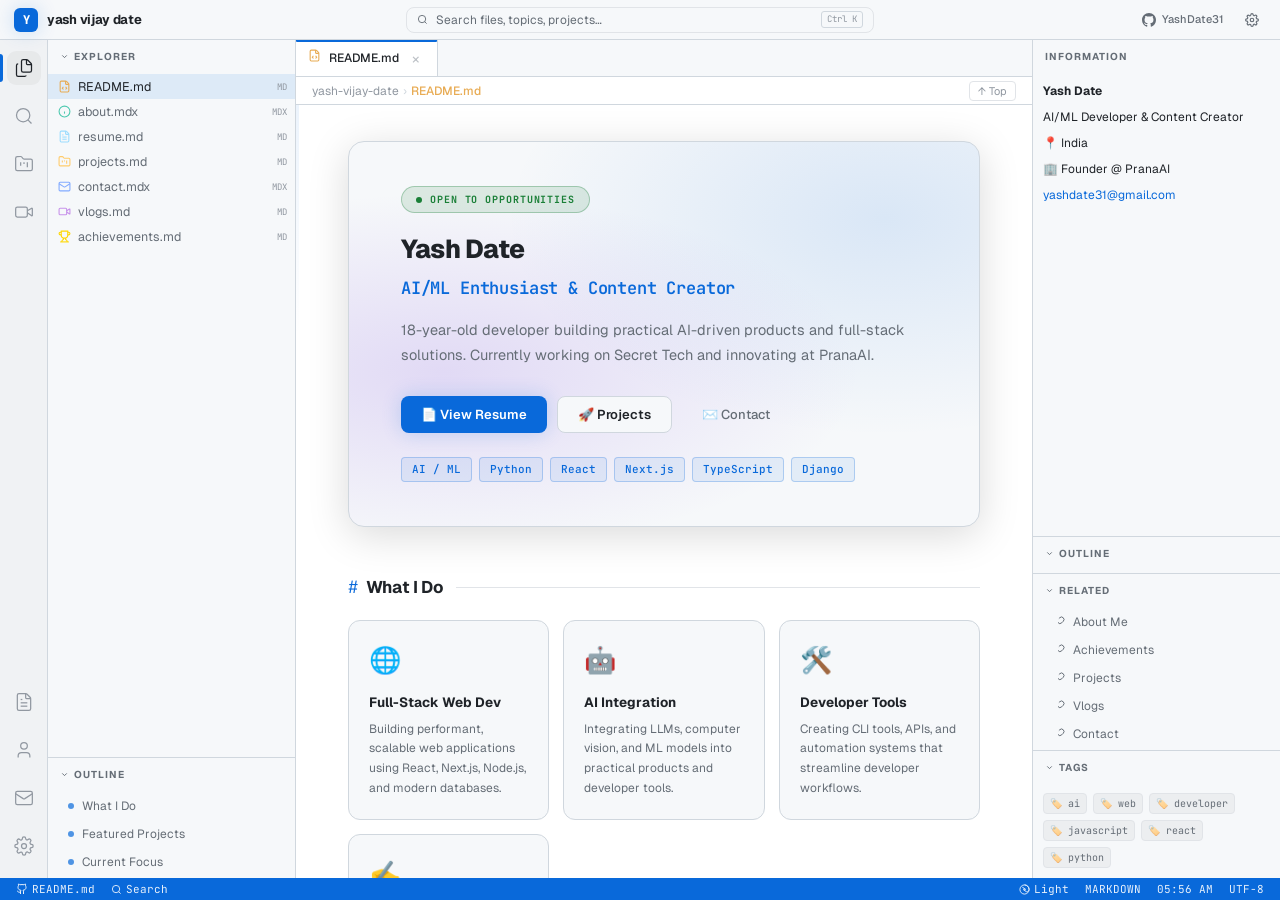
==== commit 92221e28: "seo: optimize keywords specifically for Yash Date" ====
--- a/index.html
+++ b/index.html
@@ -6,9 +6,9 @@
   <meta name="viewport" content="width=device-width, initial-scale=1.0">
 
   <!-- ===== PRIMARY SEO META ===== -->
-  <title>Yash Vijay Date | AI/ML Developer, Content Creator & Founder of PranaAI</title>
+  <title>Yash Date | AI/ML Developer, Content Creator & Founder of PranaAI</title>
   <meta name="description"
-    content="Yash Vijay Date (Yash Date) — AI/ML enthusiast, full-stack developer, and content creator. Founder of PranaAI & Techify. Building intelligent web apps and developer tools. Based in India.">
+    content="Yash Date (Yash Vijay Date) — AI/ML enthusiast, full-stack developer, and content creator. Founder of PranaAI & Techify. Building intelligent web apps and developer tools. Based in India.">
   <meta name="keywords"
     content="Yash Date, Yash Vijay Date, Yash V Date, YashDate31, PranaAI, Techify, AI developer, ML engineer, full stack developer, content creator, portfolio, India developer">
   <meta name="author" content="Yash Vijay Date">
@@ -18,15 +18,15 @@
   <!-- ===== OPEN GRAPH (Facebook, LinkedIn, WhatsApp) ===== -->
   <meta property="og:type" content="website">
   <meta property="og:url" content="https://yashvijaydate.netlify.app/">
-  <meta property="og:title" content="Yash Vijay Date | AI Developer & Content Creator">
+  <meta property="og:title" content="Yash Date | AI Developer & Content Creator">
   <meta property="og:description"
     content="Yash Date — AI/ML developer, founder of PranaAI, and content creator. Explore my projects, vlogs, and developer portfolio.">
-  <meta property="og:site_name" content="Yash Vijay Date Portfolio">
+  <meta property="og:site_name" content="Yash Date Portfolio">
   <meta property="og:locale" content="en_IN">
 
   <!-- ===== TWITTER CARD ===== -->
   <meta name="twitter:card" content="summary_large_image">
-  <meta name="twitter:title" content="Yash Vijay Date | AI Developer & Founder of PranaAI">
+  <meta name="twitter:title" content="Yash Date | AI Developer & Founder of PranaAI">
   <meta name="twitter:description"
     content="AI/ML enthusiast, full-stack developer, and content creator. Building PranaAI & secret tech.">
   <meta name="twitter:creator" content="@
@@ -44,7 +44,8 @@
       {
         "@type": "Person",
         "@id": "https://yashvijaydate.netlify.app/#person",
-        "name": "Yash Vijay Date",
+        "name": "Yash Date",
+        "alternateName": "Yash Vijay Date",
         "alternateName": ["Yash Date", "Yash V Date", "YashDate31"],
         "description": "AI/ML enthusiast, full-stack developer, content creator, and founder of PranaAI and Techify.",
         "url": "https://yashvijaydate.netlify.app/",
@@ -66,8 +67,8 @@
         "@type": "WebSite",
         "@id": "https://yashvijaydate.netlify.app/#website",
         "url": "https://yashvijaydate.netlify.app/",
-        "name": "Yash Vijay Date Portfolio",
-        "description": "Personal portfolio of Yash Vijay Date — AI developer, content creator, and founder.",
+        "name": "Yash Date Portfolio",
+        "description": "Personal portfolio of Yash Date — AI developer, content creator, and founder.",
         "author": { "@id": "https://yashvijaydate.netlify.app/#person" },
         "potentialAction": {
           "@type": "SearchAction",
@@ -85,7 +86,7 @@
   <link
     href="https://fonts.googleapis.com/css2?family=Geist:wght@300;400;500;600;700;800&family=Inter:wght@300;400;500;600;700;800&family=JetBrains+Mono:wght@400;500;600&display=swap"
     rel="stylesheet">
-  <link rel="stylesheet" href="style.css">
+  <link rel="stylesheet" href="style.css?v=2">
 </head>
 
 <body>
@@ -331,7 +332,7 @@
               <span class="sidebar-header-title">INFORMATION</span>
             </div>
             <div style="padding: 10px; font-size: 12px; line-height: 1.5; color: var(--text-secondary);">
-              <div style="margin-bottom: 8px;"><strong>Yash Vijay Date</strong></div>
+              <div style="margin-bottom: 8px;"><strong>Yash Date</strong></div>
               <div style="margin-bottom: 8px;">AI/ML Developer & Content Creator</div>
               <div style="margin-bottom: 8px;">📍 India</div>
               <div style="margin-bottom: 8px;">🏢 Founder @ PranaAI</div>
@@ -509,8 +510,8 @@
   <div id="toast-container" role="alert" aria-live="polite"></div>
 
   <!-- Scripts -->
-  <script src="content.js" charset="utf-8"></script>
-  <script src="script.js" charset="utf-8"></script>
+  <script src="content.js?v=2" charset="utf-8"></script>
+  <script src="script.js?v=2" charset="utf-8"></script>
 
 </body>
 
